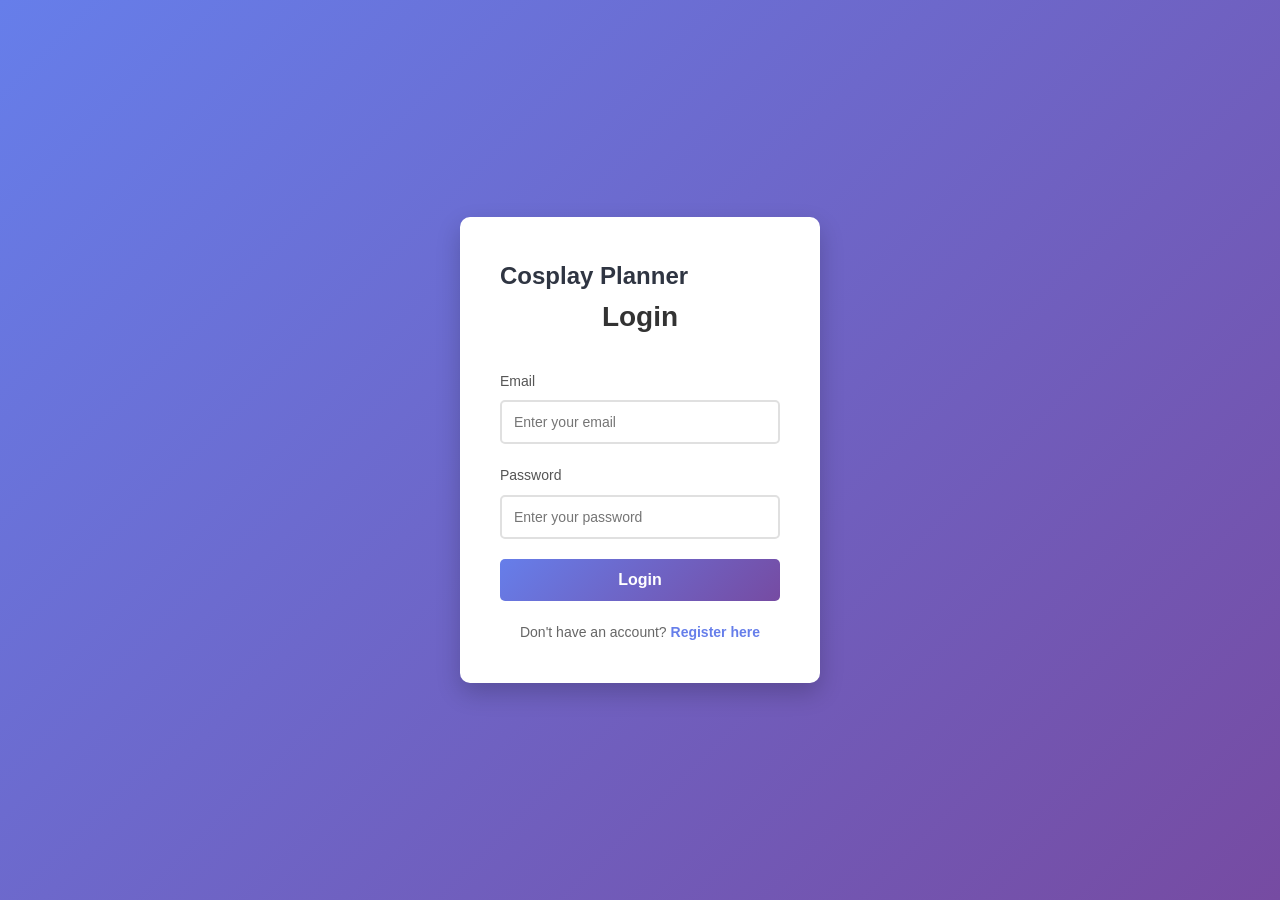
==== index.html @ 75e4dc0f "Restore CraftCon planner" ====
<!DOCTYPE html>
<html lang="en">
<head>
    <meta charset="UTF-8">
    <meta name="viewport" content="width=device-width, initial-scale=1.0">
    <meta name="description" content="Sign in to plan and organize your cosplay projects.">
    <title>Login | Cosplay Planner</title>
    <link rel="stylesheet" href="css/style.css">
    <link rel="stylesheet" href="css/components.css">
    <link rel="stylesheet" href="css/auth.css">
</head>
<body>
    <main class="container">
        <section class="form-box">
            <h1>Cosplay Planner</h1>
            <h2>Login</h2>
            <form id="loginForm">
                <div class="input-group">
                    <label for="loginEmail">Email</label>
                    <input type="email" id="loginEmail" required placeholder="Enter your email">
                </div>
                <div class="input-group">
                    <label for="loginPassword">Password</label>
                    <input type="password" id="loginPassword" required placeholder="Enter your password">
                </div>
                <button type="submit" class="btn">Login</button>
            </form>
            <div id="loginMessage" class="message" aria-live="polite"></div>
            <p class="switch-form">Don't have an account? <a href="pages/register.html">Register here</a></p>
        </section>
    </main>
    <script src="js/auth.js"></script>
</body>
</html>
---- css/style.css ----
/* ============================================
   GLOBAL STYLES & CSS VARIABLES
   ============================================ */

:root {
    /* Pastel Pop Color Palette */
    --bg-lavender: #F8F9FF;
    --primary-coral: #FF6B81;
    --primary-coral-hover: #FF5252;
    --accent-mint: #2ED573;
    --accent-yellow: #FFA502;
    --text-navy: #2F3542;
    --text-light: #747D8C;
    --white: #FFFFFF;
    --border-light: #E8EAF6;
    
    /* Shadows */
    --shadow-sm: 0 2px 8px rgba(47, 53, 66, 0.08);
    --shadow-md: 0 4px 16px rgba(47, 53, 66, 0.12);
    --shadow-lg: 0 8px 24px rgba(47, 53, 66, 0.16);
    
    /* Border Radius */
    --radius-sm: 8px;
    --radius-md: 12px;
    --radius-lg: 16px;
    
    /* Spacing */
    --spacing-xs: 8px;
    --spacing-sm: 16px;
    --spacing-md: 24px;
    --spacing-lg: 32px;
    --spacing-xl: 48px;
}

* {
    margin: 0;
    padding: 0;
    box-sizing: border-box;
}

body {
    font-family: 'Segoe UI', -apple-system, BlinkMacSystemFont, 'Roboto', 'Oxygen', 'Ubuntu', sans-serif;
    background-color: var(--bg-lavender);
    color: var(--text-navy);
    line-height: 1.6;
    min-height: 100vh;
}

a {
    color: var(--primary-coral);
    text-decoration: none;
    transition: color 0.2s ease;
}

a:hover {
    color: var(--primary-coral-hover);
}

img {
    max-width: 100%;
    height: auto;
    display: block;
}

/* Utility Classes */
.container {
    max-width: 1200px;
    margin: 0 auto;
    padding: 0 var(--spacing-md);
}

.text-center {
    text-align: center;
}

.mt-sm { margin-top: var(--spacing-sm); }
.mt-md { margin-top: var(--spacing-md); }
.mt-lg { margin-top: var(--spacing-lg); }

.mb-sm { margin-bottom: var(--spacing-sm); }
.mb-md { margin-bottom: var(--spacing-md); }
.mb-lg { margin-bottom: var(--spacing-lg); }
---- css/components.css ----
/* ============================================
   REUSABLE COMPONENTS
   ============================================ */

/* Navigation Bar */
.navbar {
    background-color: var(--white);
    box-shadow: var(--shadow-sm);
    padding: var(--spacing-sm) 0;
    position: sticky;
    top: 0;
    z-index: 100;
}

.navbar .container {
    display: flex;
    justify-content: space-between;
    align-items: center;
}

.navbar-brand {
    font-size: 24px;
    font-weight: 700;
    color: var(--primary-coral);
    display: flex;
    align-items: center;
    gap: var(--spacing-xs);
}

.navbar-menu {
    display: flex;
    gap: var(--spacing-md);
    list-style: none;
    align-items: center;
}

.navbar-menu a {
    color: var(--text-navy);
    font-weight: 500;
    padding: var(--spacing-xs) var(--spacing-sm);
    border-radius: var(--radius-sm);
    transition: all 0.2s ease;
}

.navbar-menu a:hover {
    background-color: var(--bg-lavender);
    color: var(--primary-coral);
}

.navbar-menu a.active {
    background-color: var(--primary-coral);
    color: var(--white);
}

/* Buttons */
.btn {
    display: inline-flex;
    align-items: center;
    justify-content: center;
    gap: var(--spacing-xs);
    padding: 12px 24px;
    border: none;
    border-radius: var(--radius-md);
    font-size: 16px;
    font-weight: 600;
    cursor: pointer;
    transition: all 0.2s ease;
    text-decoration: none;
}

.btn-primary {
    background-color: var(--primary-coral);
    color: var(--white);
}

.btn-primary:hover {
    background-color: var(--primary-coral-hover);
    transform: translateY(-2px);
    box-shadow: var(--shadow-md);
}

.btn-secondary {
    background-color: var(--white);
    color: var(--primary-coral);
    border: 2px solid var(--primary-coral);
}

.btn-secondary:hover {
    background-color: var(--primary-coral);
    color: var(--white);
}

.btn-small {
    padding: 8px 16px;
    font-size: 14px;
}

/* Cards */
.card {
    background-color: var(--white);
    border-radius: var(--radius-lg);
    padding: var(--spacing-md);
    box-shadow: var(--shadow-sm);
    transition: all 0.3s ease;
}

.card:hover {
    box-shadow: var(--shadow-md);
    transform: translateY(-4px);
}

.card-header {
    display: flex;
    justify-content: space-between;
    align-items: center;
    margin-bottom: var(--spacing-sm);
}

.card-title {
    font-size: 20px;
    font-weight: 700;
    color: var(--text-navy);
}

.card-subtitle {
    font-size: 14px;
    color: var(--text-light);
    margin-top: 4px;
}

/* Progress Bar */
.progress-bar {
    width: 100%;
    height: 8px;
    background-color: var(--border-light);
    border-radius: var(--radius-sm);
    overflow: hidden;
    margin: var(--spacing-sm) 0;
}

.progress-fill {
    height: 100%;
    background: linear-gradient(90deg, var(--accent-mint) 0%, var(--primary-coral) 100%);
    border-radius: var(--radius-sm);
    transition: width 0.3s ease;
}

/* Tags/Badges */
.badge {
    display: inline-flex;
    align-items: center;
    gap: 4px;
    padding: 4px 12px;
    border-radius: 20px;
    font-size: 12px;
    font-weight: 600;
}

.badge-success {
    background-color: var(--accent-mint);
    color: var(--white);
}

.badge-warning {
    background-color: var(--accent-yellow);
    color: var(--white);
}

.badge-info {
    background-color: #4ECDC4;
    color: var(--white);
}

/* Section Headers */
.section-header {
    display: flex;
    justify-content: space-between;
    align-items: center;
    margin-bottom: var(--spacing-md);
}

.section-title {
    font-size: 24px;
    font-weight: 700;
    color: var(--text-navy);
    display: flex;
    align-items: center;
    gap: var(--spacing-xs);
}

/* Grid Layouts */
.grid-2 {
    display: grid;
    grid-template-columns: repeat(auto-fit, minmax(300px, 1fr));
    gap: var(--spacing-md);
}

.grid-3 {
    display: grid;
    grid-template-columns: repeat(auto-fit, minmax(250px, 1fr));
    gap: var(--spacing-md);
}

.grid-4 {
    display: grid;
    grid-template-columns: repeat(auto-fit, minmax(200px, 1fr));
    gap: var(--spacing-md);
}

/* Footer */
.footer {
    background-color: var(--white);
    padding: var(--spacing-lg) 0;
    margin-top: var(--spacing-xl);
    text-align: center;
    color: var(--text-light);
    font-size: 14px;
}
---- css/auth.css ----
body {
    background: linear-gradient(135deg, #667eea 0%, #764ba2 100%);
    min-height: 100vh;
    display: flex;
    justify-content: center;
    align-items: center;
}

.container {
    width: 100%;
    max-width: 400px;
    padding: 20px;
}

.form-box {
    background: white;
    padding: 40px;
    border-radius: 10px;
    box-shadow: 0 10px 25px rgba(0, 0, 0, 0.2);
}

.form-box h2 {
    text-align: center;
    color: #333;
    margin-bottom: 30px;
    font-size: 28px;
}

.input-group {
    margin-bottom: 20px;
}

label {
    display: block;
    margin-bottom: 8px;
    color: #555;
    font-weight: 500;
    font-size: 14px;
}

input {
    width: 100%;
    padding: 12px;
    border: 2px solid #e0e0e0;
    border-radius: 5px;
    font-size: 14px;
    transition: border-color 0.3s;
}

input:focus {
    outline: none;
    border-color: #667eea;
}

.btn {
    width: 100%;
    padding: 12px;
    background: linear-gradient(135deg, #667eea 0%, #764ba2 100%);
    color: white;
    border: none;
    border-radius: 5px;
    font-size: 16px;
    font-weight: 600;
    cursor: pointer;
    transition: transform 0.2s, box-shadow 0.2s;
}

.btn:hover {
    transform: translateY(-2px);
    box-shadow: 0 5px 15px rgba(102, 126, 234, 0.4);
}

.btn:active {
    transform: translateY(0);
}

.switch-form {
    text-align: center;
    margin-top: 20px;
    color: #666;
    font-size: 14px;
}

.switch-form a {
    color: #667eea;
    text-decoration: none;
    font-weight: 600;
}

.switch-form a:hover {
    text-decoration: underline;
}

.message {
    margin-top: 15px;
    padding: 10px;
    border-radius: 5px;
    text-align: center;
    font-size: 14px;
    display: none;
}

.message.success {
    background-color: #d4edda;
    color: #155724;
    border: 1px solid #c3e6cb;
    display: block;
}

.message.error {
    background-color: #f8d7da;
    color: #155724;
    border: 1px solid #f5c6cb;
    display: block;
}
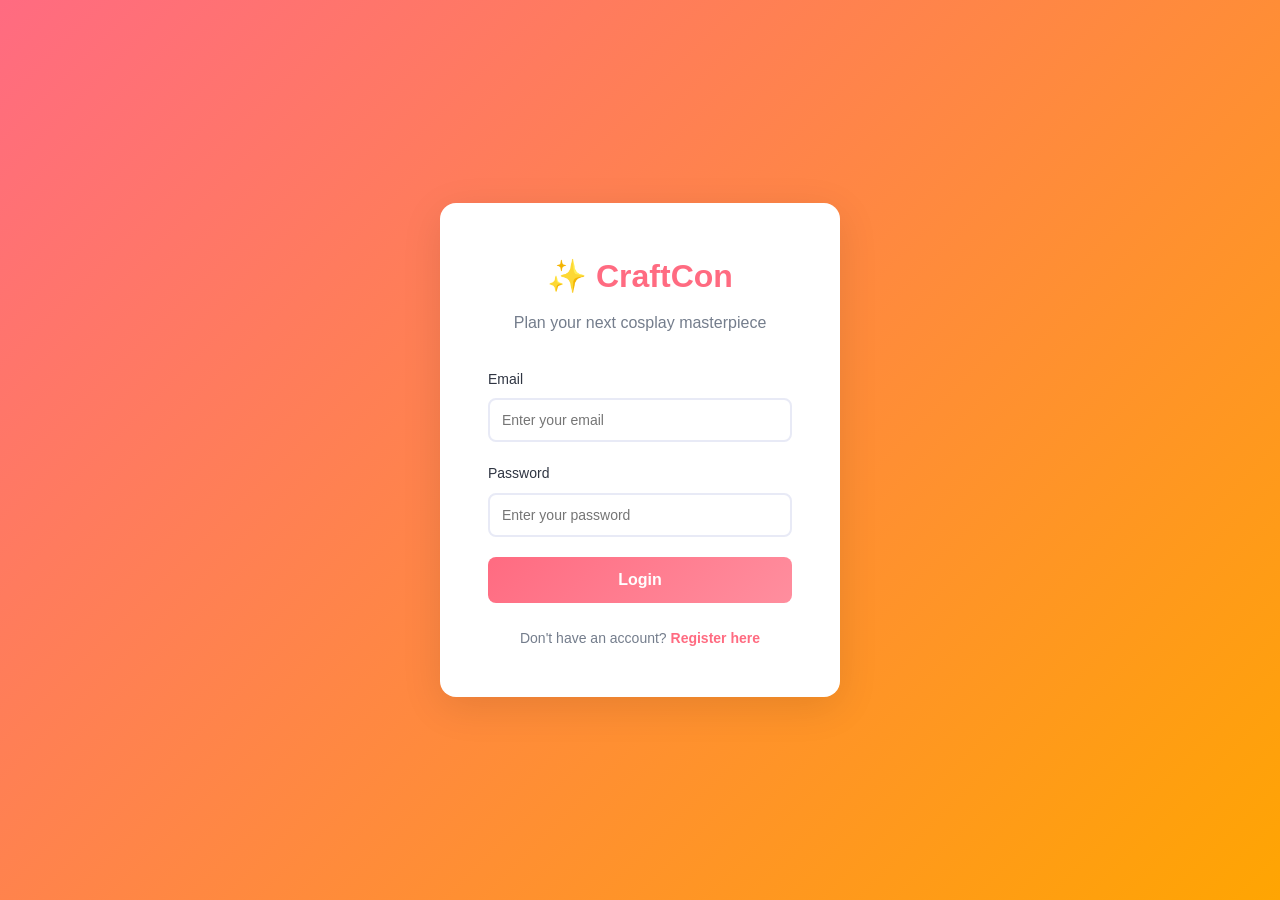
==== commit 3530789d: "Restore CraftCon + add project creation page" ====
--- a/index.html
+++ b/index.html
@@ -3,31 +3,48 @@
 <head>
     <meta charset="UTF-8">
     <meta name="viewport" content="width=device-width, initial-scale=1.0">
-    <meta name="description" content="Sign in to plan and organize your cosplay projects.">
-    <title>Login | Cosplay Planner</title>
+    <title>Login - Cosplay Planner</title>
     <link rel="stylesheet" href="css/style.css">
-    <link rel="stylesheet" href="css/components.css">
-    <link rel="stylesheet" href="css/auth.css">
+    <style>
+        body { display: flex; justify-content: center; align-items: center; min-height: 100vh; background: linear-gradient(135deg, #FF6B81 0%, #FFA502 100%); }
+        .login-container { background: white; padding: 48px; border-radius: 16px; box-shadow: 0 10px 40px rgba(0, 0, 0, 0.1); width: 100%; max-width: 400px; }
+        .login-header { text-align: center; margin-bottom: 32px; }
+        .login-header h1 { font-size: 32px; color: #FF6B81; margin-bottom: 8px; }
+        .login-header p { color: #747D8C; font-size: 16px; }
+        .form-group { margin-bottom: 20px; }
+        .form-group label { display: block; margin-bottom: 8px; color: #2F3542; font-weight: 500; font-size: 14px; }
+        .form-group input { width: 100%; padding: 12px; border: 2px solid #E8EAF6; border-radius: 8px; font-size: 14px; transition: border-color 0.2s; }
+        .form-group input:focus { outline: none; border-color: #FF6B81; }
+        .btn-login { width: 100%; padding: 14px; background: linear-gradient(135deg, #FF6B81 0%, #FF8E9E 100%); color: white; border: none; border-radius: 8px; font-size: 16px; font-weight: 600; cursor: pointer; transition: transform 0.2s, box-shadow 0.2s; }
+        .btn-login:hover { transform: translateY(-2px); box-shadow: 0 5px 20px rgba(255, 107, 129, 0.4); }
+        .login-footer { text-align: center; margin-top: 24px; color: #747D8C; font-size: 14px; }
+        .login-footer a { color: #FF6B81; font-weight: 600; }
+        .message { margin-top: 16px; padding: 12px; border-radius: 8px; text-align: center; font-size: 14px; display: none; }
+        .message.success { background-color: #d4edda; color: #155724; display: block; }
+        .message.error { background-color: #f8d7da; color: #721c24; display: block; }
+    </style>
 </head>
 <body>
-    <main class="container">
-        <section class="form-box">
-            <h1>Cosplay Planner</h1>
-            <h2>Login</h2>
-            <form id="loginForm">
-                <div class="input-group">
-                    <label for="loginEmail">Email</label>
-                    <input type="email" id="loginEmail" required placeholder="Enter your email">
-                </div>
-                <div class="input-group">
-                    <label for="loginPassword">Password</label>
-                    <input type="password" id="loginPassword" required placeholder="Enter your password">
-                </div>
-                <button type="submit" class="btn">Login</button>
-            </form>
-            <div id="loginMessage" class="message" aria-live="polite"></div>
-            <p class="switch-form">Don't have an account? <a href="pages/register.html">Register here</a></p>
-        </section>
+    <main class="login-container">
+        <div class="login-header">
+            <h1>✨ CraftCon</h1>
+            <p>Plan your next cosplay masterpiece</p>
+        </div>
+        <form id="loginForm">
+            <div class="form-group">
+                <label for="loginEmail">Email</label>
+                <input type="email" id="loginEmail" required placeholder="Enter your email">
+            </div>
+            <div class="form-group">
+                <label for="loginPassword">Password</label>
+                <input type="password" id="loginPassword" required placeholder="Enter your password">
+            </div>
+            <button type="submit" class="btn-login">Login</button>
+        </form>
+        <div id="loginMessage" class="message" aria-live="polite"></div>
+        <div class="login-footer">
+            Don't have an account? <a href="pages/register.html">Register here</a>
+        </div>
     </main>
     <script src="js/auth.js"></script>
 </body>
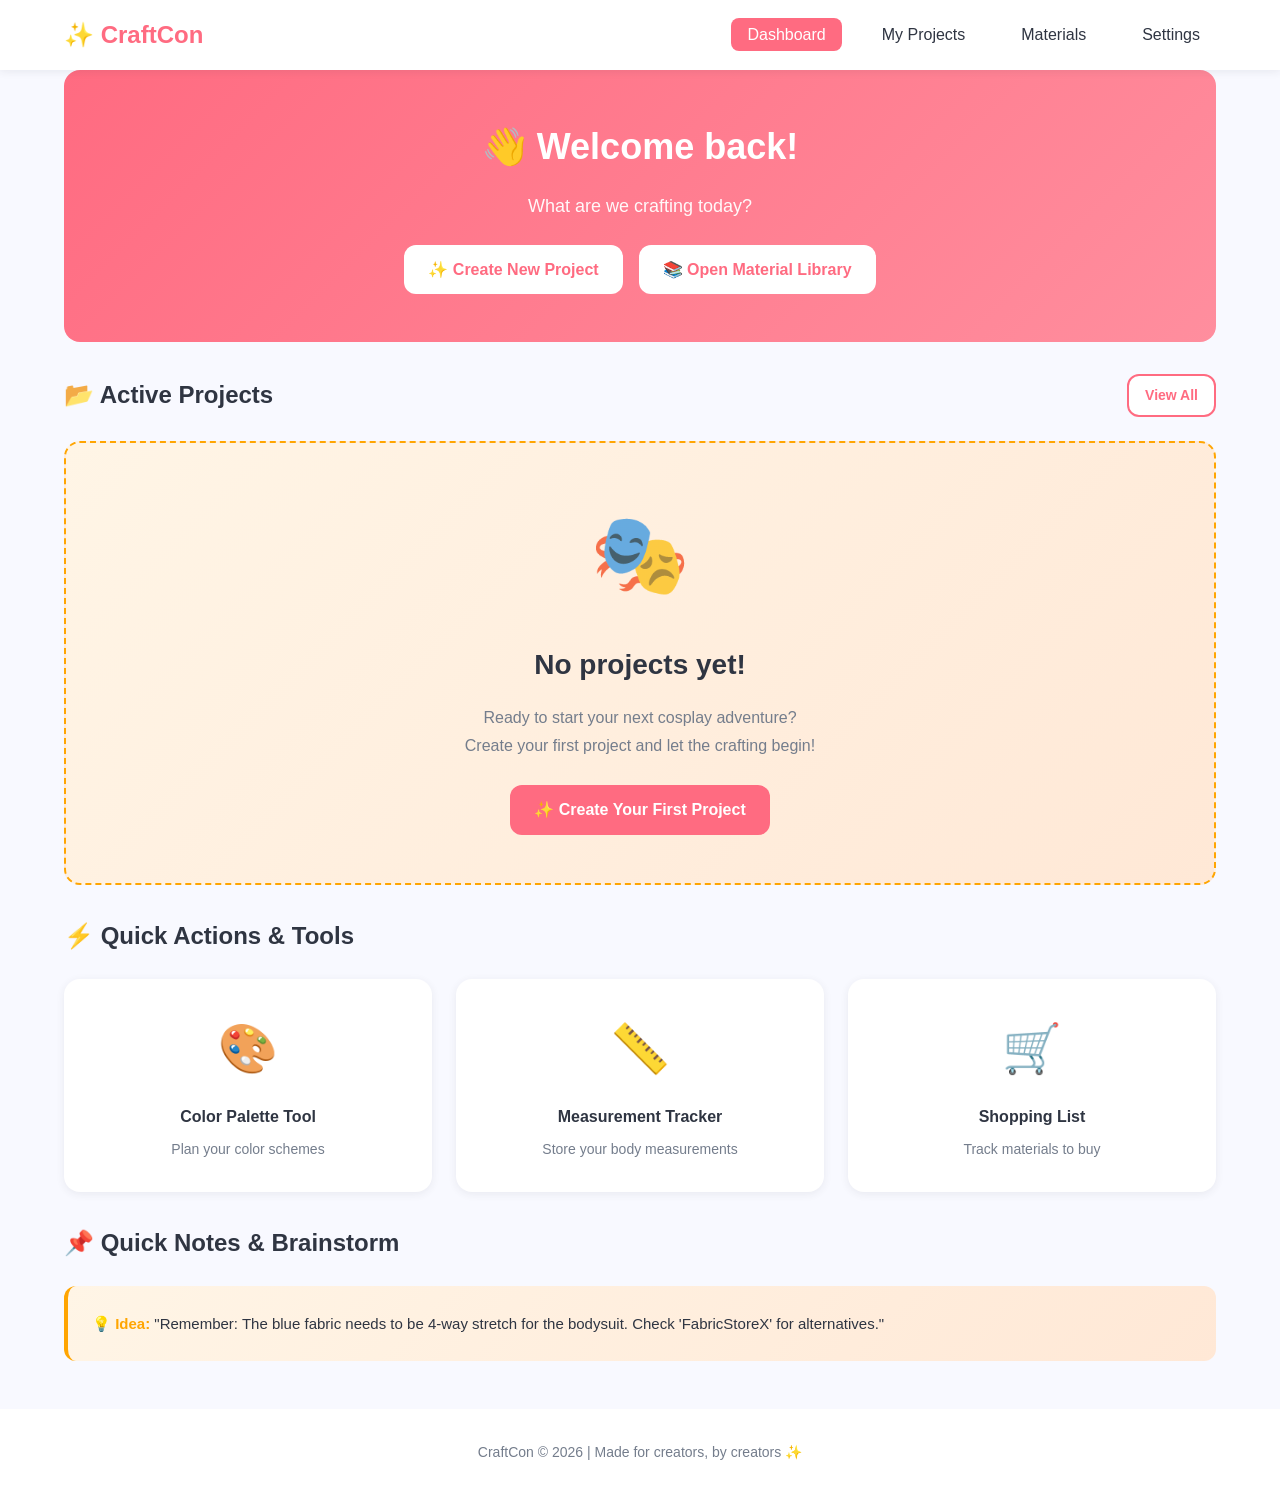
==== commit 52db0a56: "Remove login screen — open access for now (auth re-added in Level 2) - index.html now redirects stra" ====
--- a/index.html
+++ b/index.html
@@ -2,50 +2,11 @@
 <html lang="en">
 <head>
     <meta charset="UTF-8">
-    <meta name="viewport" content="width=device-width, initial-scale=1.0">
-    <title>Login - Cosplay Planner</title>
-    <link rel="stylesheet" href="css/style.css">
-    <style>
-        body { display: flex; justify-content: center; align-items: center; min-height: 100vh; background: linear-gradient(135deg, #FF6B81 0%, #FFA502 100%); }
-        .login-container { background: white; padding: 48px; border-radius: 16px; box-shadow: 0 10px 40px rgba(0, 0, 0, 0.1); width: 100%; max-width: 400px; }
-        .login-header { text-align: center; margin-bottom: 32px; }
-        .login-header h1 { font-size: 32px; color: #FF6B81; margin-bottom: 8px; }
-        .login-header p { color: #747D8C; font-size: 16px; }
-        .form-group { margin-bottom: 20px; }
-        .form-group label { display: block; margin-bottom: 8px; color: #2F3542; font-weight: 500; font-size: 14px; }
-        .form-group input { width: 100%; padding: 12px; border: 2px solid #E8EAF6; border-radius: 8px; font-size: 14px; transition: border-color 0.2s; }
-        .form-group input:focus { outline: none; border-color: #FF6B81; }
-        .btn-login { width: 100%; padding: 14px; background: linear-gradient(135deg, #FF6B81 0%, #FF8E9E 100%); color: white; border: none; border-radius: 8px; font-size: 16px; font-weight: 600; cursor: pointer; transition: transform 0.2s, box-shadow 0.2s; }
-        .btn-login:hover { transform: translateY(-2px); box-shadow: 0 5px 20px rgba(255, 107, 129, 0.4); }
-        .login-footer { text-align: center; margin-top: 24px; color: #747D8C; font-size: 14px; }
-        .login-footer a { color: #FF6B81; font-weight: 600; }
-        .message { margin-top: 16px; padding: 12px; border-radius: 8px; text-align: center; font-size: 14px; display: none; }
-        .message.success { background-color: #d4edda; color: #155724; display: block; }
-        .message.error { background-color: #f8d7da; color: #721c24; display: block; }
-    </style>
+    <meta http-equiv="refresh" content="0; url=pages/dashboard.html">
+    <title>CosplayHub</title>
 </head>
 <body>
-    <main class="login-container">
-        <div class="login-header">
-            <h1>✨ CraftCon</h1>
-            <p>Plan your next cosplay masterpiece</p>
-        </div>
-        <form id="loginForm">
-            <div class="form-group">
-                <label for="loginEmail">Email</label>
-                <input type="email" id="loginEmail" required placeholder="Enter your email">
-            </div>
-            <div class="form-group">
-                <label for="loginPassword">Password</label>
-                <input type="password" id="loginPassword" required placeholder="Enter your password">
-            </div>
-            <button type="submit" class="btn-login">Login</button>
-        </form>
-        <div id="loginMessage" class="message" aria-live="polite"></div>
-        <div class="login-footer">
-            Don't have an account? <a href="pages/register.html">Register here</a>
-        </div>
-    </main>
-    <script src="js/auth.js"></script>
+    <p>Redirecting to dashboard...</p>
+    <script>window.location.replace('pages/dashboard.html');</script>
 </body>
 </html>
